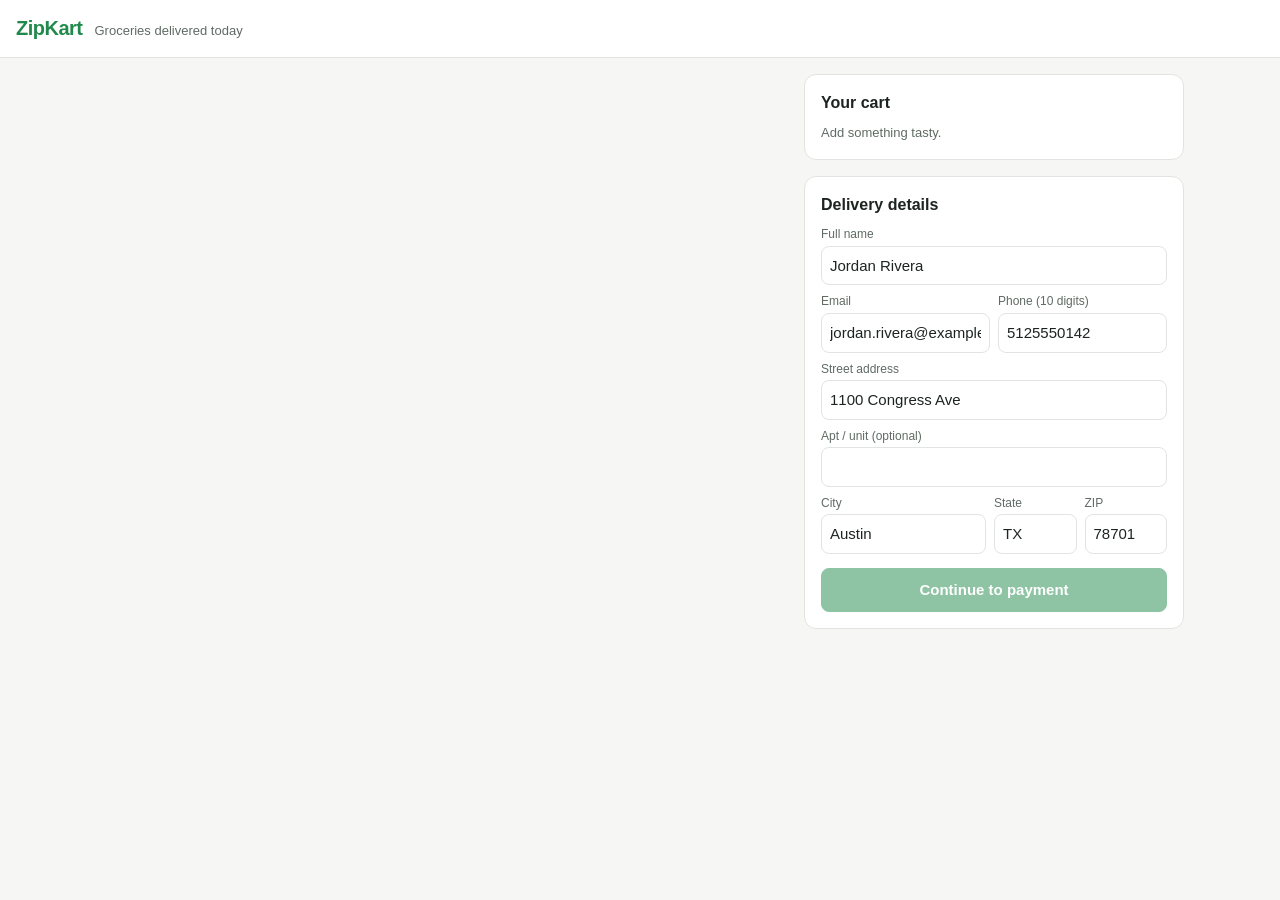
==== static/index.html @ 72b86877 "ZipKart: checkout with manual-capture hold via Hyperswitch (steps 1-5)" ====
<!doctype html>
<html lang="en">
<head>
  <meta charset="utf-8">
  <meta name="viewport" content="width=device-width, initial-scale=1">
  <title>ZipKart Checkout</title>
  <link rel="stylesheet" href="/static/styles.css">
</head>
<body>
  <header><span class="logo">ZipKart</span><span class="tag">Groceries delivered today</span></header>
  <main>
    <div class="layout">
      <section id="catalog"></section>

      <aside>
        <div class="panel" id="cart-panel">
          <h2>Your cart</h2>
          <div id="cart-lines" class="muted">Add something tasty.</div>
          <div id="totals" class="hidden">
            <div class="row"><span>Items (estimate)</span><span id="t-subtotal"></span></div>
            <div class="row"><span>Tax</span><span id="t-tax"></span></div>
            <div class="row"><span>Delivery</span><span id="t-delivery"></span></div>
            <div class="row total"><span>Estimated total</span><span id="t-total"></span></div>
            <p class="muted" id="t-weighed-note"></p>
          </div>
        </div>

        <div class="panel" id="details-panel">
          <h2>Delivery details</h2>
          <form id="details-form" autocomplete="on">
            <label for="f-name">Full name</label><input id="f-name" name="name" required value="Jordan Rivera">
            <div class="two">
              <div><label for="f-email">Email</label><input id="f-email" name="email" type="email" required value="jordan.rivera@example.com"></div>
              <div><label for="f-phone">Phone (10 digits)</label><input id="f-phone" name="phone" required pattern="\d{10}" value="5125550142"></div>
            </div>
            <label for="f-line1">Street address</label><input id="f-line1" name="line1" required value="1100 Congress Ave">
            <label for="f-line2">Apt / unit (optional)</label><input id="f-line2" name="line2" value="">
            <div class="three">
              <div><label for="f-city">City</label><input id="f-city" name="city" required value="Austin"></div>
              <div><label for="f-state">State</label><input id="f-state" name="state" required pattern="[A-Z]{2}" maxlength="2" value="TX"></div>
              <div><label for="f-zip">ZIP</label><input id="f-zip" name="zip" required pattern="\d{5}" value="78701"></div>
            </div>
            <div id="details-error" class="error hidden"></div>
            <button type="submit" class="primary" id="continue-btn" style="margin-top:14px" disabled>Continue to payment</button>
          </form>
        </div>

        <div class="panel hidden" id="payment-panel">
          <h2>Payment</h2>
          <div class="hold" id="hold-message"></div>
          <div id="unified-checkout"></div>
          <div id="payment-error" class="error hidden"></div>
          <button class="primary" id="pay-btn" disabled>Place order</button>
          <p class="muted" style="margin-top:10px">Order <code id="order-id"></code></p>
        </div>
      </aside>
    </div>
  </main>
  <script src="/static/checkout.js"></script>
</body>
</html>
---- static/styles.css ----
:root {
  --bg: #f6f7f4;
  --surface: #ffffff;
  --text: #1c2420;
  --muted: #5f6b64;
  --border: #e1e5df;
  --brand: #1f8a4c;
  --brand-ink: #ffffff;
  --brand-soft: #e6f4ec;
  --warn-soft: #fff6e0;
  --warn-ink: #7a5300;
  --danger: #b42318;
  --danger-soft: #fdecea;
  --radius: 12px;
}
@media (prefers-color-scheme: dark) {
  :root {
    --bg: #121614;
    --surface: #1b201d;
    --text: #e8ece9;
    --muted: #9aa69f;
    --border: #2c332f;
    --brand: #3dbb72;
    --brand-ink: #0b1a11;
    --brand-soft: #1d3326;
    --warn-soft: #3a2f12;
    --warn-ink: #f2cf7a;
    --danger: #ff8a7a;
    --danger-soft: #3a1d1a;
  }
}
* { box-sizing: border-box; }
body {
  margin: 0;
  background: var(--bg);
  color: var(--text);
  font: 15px/1.45 -apple-system, BlinkMacSystemFont, "Segoe UI", Roboto, sans-serif;
}
header {
  display: flex; align-items: baseline; gap: 12px;
  padding: 14px 16px; background: var(--surface); border-bottom: 1px solid var(--border);
}
header .logo { font-weight: 800; font-size: 20px; color: var(--brand); letter-spacing: -0.5px; }
header .tag { color: var(--muted); font-size: 13px; }
main { max-width: 1120px; margin: 0 auto; padding: 16px; }
.layout { display: grid; grid-template-columns: 1fr 380px; gap: 20px; align-items: start; }
@media (max-width: 860px) { .layout { grid-template-columns: 1fr; } }
h2 { font-size: 16px; margin: 0 0 10px; }
.panel { background: var(--surface); border: 1px solid var(--border); border-radius: var(--radius); padding: 16px; }
.panel + .panel { margin-top: 16px; }
.category { margin: 18px 0 8px; font-size: 13px; text-transform: uppercase; letter-spacing: 0.06em; color: var(--muted); }
.grid { display: grid; grid-template-columns: repeat(auto-fill, minmax(170px, 1fr)); gap: 10px; }
.product { background: var(--surface); border: 1px solid var(--border); border-radius: var(--radius); padding: 12px; display: flex; flex-direction: column; gap: 6px; }
.product .emoji { font-size: 28px; }
.product .name { font-weight: 600; font-size: 14px; min-height: 2.6em; }
.product .price { color: var(--muted); font-size: 13px; }
.badge { display: inline-block; font-size: 11px; padding: 1px 6px; border-radius: 999px; background: var(--warn-soft); color: var(--warn-ink); }
.stepper { display: flex; align-items: center; gap: 8px; }
.stepper span { min-width: 54px; text-align: center; font-variant-numeric: tabular-nums; }
button {
  font: inherit; border: 1px solid var(--border); background: var(--surface); color: var(--text);
  border-radius: 8px; padding: 6px 10px; cursor: pointer;
}
button.primary { background: var(--brand); border-color: var(--brand); color: var(--brand-ink); font-weight: 600; padding: 10px 14px; width: 100%; }
button:disabled { opacity: 0.5; cursor: not-allowed; }
.row { display: flex; justify-content: space-between; gap: 8px; padding: 3px 0; }
.row.total { font-weight: 700; border-top: 1px solid var(--border); margin-top: 6px; padding-top: 8px; }
.muted { color: var(--muted); font-size: 13px; }
.hold { background: var(--brand-soft); border-radius: 8px; padding: 10px 12px; margin: 12px 0; font-size: 14px; }
.error { background: var(--danger-soft); color: var(--danger); border-radius: 8px; padding: 10px 12px; margin: 10px 0; }
.hidden { display: none !important; }
form label { display: block; font-size: 12px; color: var(--muted); margin: 8px 0 2px; }
form input { width: 100%; font: inherit; padding: 8px; border: 1px solid var(--border); border-radius: 8px; background: var(--surface); color: var(--text); }
.two { display: grid; grid-template-columns: 1fr 1fr; gap: 8px; }
.three { display: grid; grid-template-columns: 2fr 1fr 1fr; gap: 8px; }
#unified-checkout { min-height: 120px; margin: 8px 0 12px; }
.status-hero { text-align: center; padding: 24px 8px; }
.status-hero .icon { font-size: 40px; }
.status-hero h1 { font-size: 22px; margin: 8px 0; }
.narrow { max-width: 560px; margin: 0 auto; }
code { font-size: 13px; }
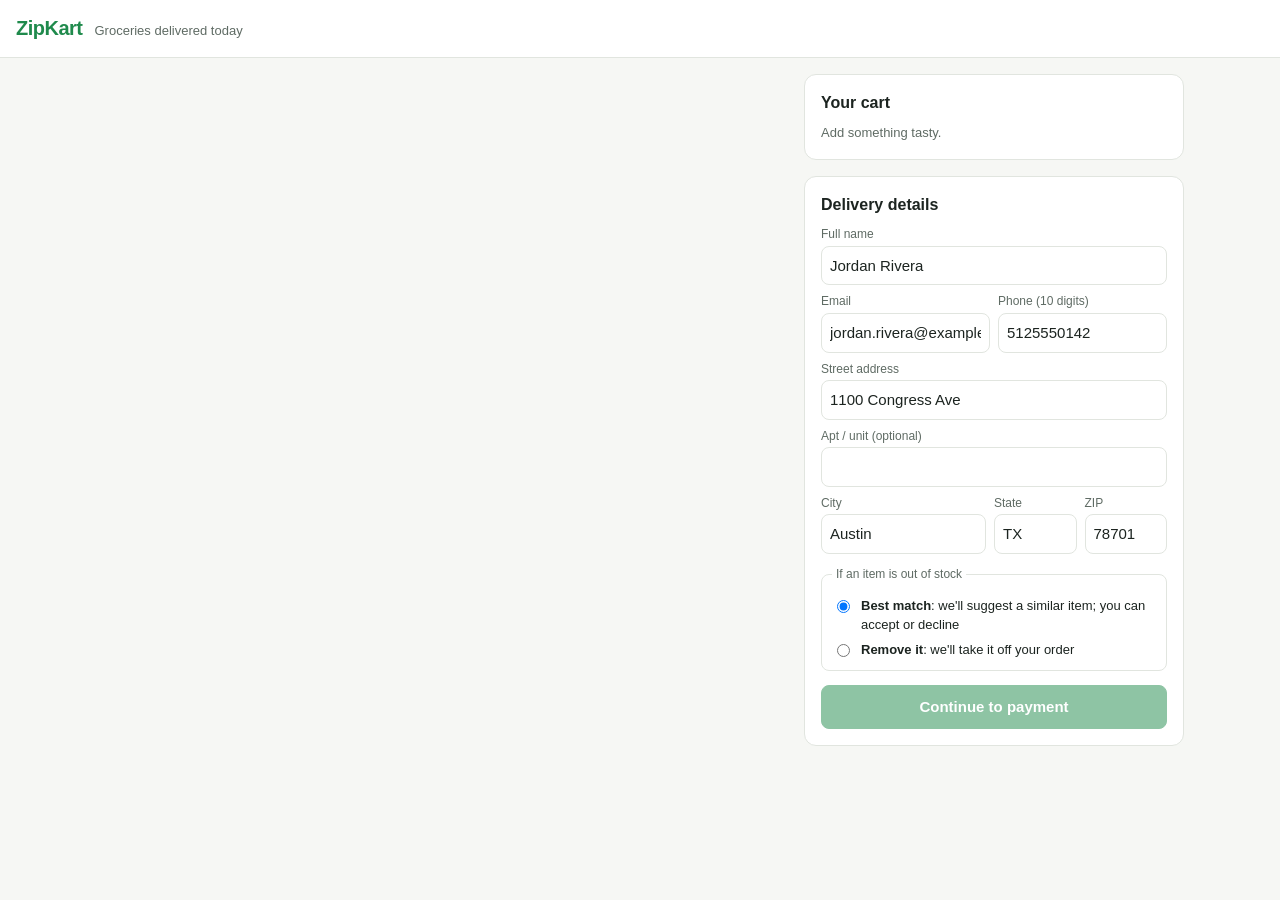
==== commit 71245186: "Phases 2-3: store console, picking, substitutions, capture, cancel, remedies, refunds, webhooks, rec" ====
--- a/static/index.html
+++ b/static/index.html
@@ -4,7 +4,7 @@
   <meta charset="utf-8">
   <meta name="viewport" content="width=device-width, initial-scale=1">
   <title>ZipKart Checkout</title>
-  <link rel="stylesheet" href="/static/styles.css">
+  <link rel="stylesheet" href="/static/styles.css?v=8">
 </head>
 <body>
   <header><span class="logo">ZipKart</span><span class="tag">Groceries delivered today</span></header>
@@ -40,6 +40,13 @@
               <div><label for="f-state">State</label><input id="f-state" name="state" required pattern="[A-Z]{2}" maxlength="2" value="TX"></div>
               <div><label for="f-zip">ZIP</label><input id="f-zip" name="zip" required pattern="\d{5}" value="78701"></div>
             </div>
+            <fieldset class="pref">
+              <legend>If an item is out of stock</legend>
+              <label class="radio"><input type="radio" name="substitution_preference" value="best_match" checked>
+                <span><strong>Best match</strong>: we'll suggest a similar item; you can accept or decline</span></label>
+              <label class="radio"><input type="radio" name="substitution_preference" value="remove">
+                <span><strong>Remove it</strong>: we'll take it off your order</span></label>
+            </fieldset>
             <div id="details-error" class="error hidden"></div>
             <button type="submit" class="primary" id="continue-btn" style="margin-top:14px" disabled>Continue to payment</button>
           </form>
@@ -48,6 +55,7 @@
         <div class="panel hidden" id="payment-panel">
           <h2>Payment</h2>
           <div class="hold" id="hold-message"></div>
+          <div id="hold-breakdown"></div>
           <div id="unified-checkout"></div>
           <div id="payment-error" class="error hidden"></div>
           <button class="primary" id="pay-btn" disabled>Place order</button>
@@ -56,6 +64,7 @@
       </aside>
     </div>
   </main>
-  <script src="/static/checkout.js"></script>
+  <script src="/static/common.js?v=8"></script>
+  <script src="/static/checkout.js?v=8"></script>
 </body>
 </html>
--- a/static/styles.css
+++ b/static/styles.css
@@ -79,3 +79,37 @@
 .status-hero h1 { font-size: 22px; margin: 8px 0; }
 .narrow { max-width: 560px; margin: 0 auto; }
 code { font-size: 13px; }
+
+/* ── Phase 2 ── */
+fieldset.pref { border: 1px solid var(--border); border-radius: 8px; margin: 12px 0 0; padding: 8px 10px 10px; }
+fieldset.pref legend { font-size: 12px; color: var(--muted); padding: 0 4px; }
+label.radio { display: flex; gap: 8px; align-items: flex-start; font-size: 13px; color: var(--text); margin: 6px 0 0; cursor: pointer; }
+label.radio input { width: auto; margin-top: 3px; }
+.breakdown { border: 1px solid var(--border); border-radius: 8px; padding: 8px 12px; margin: 0 0 12px; font-size: 14px; }
+.breakdown p { margin: 6px 0 0; }
+.prompt { border: 2px solid var(--brand); border-radius: var(--radius); padding: 14px; margin: 0 0 16px; background: var(--surface); }
+.prompt .actions { display: flex; gap: 8px; margin-top: 10px; flex-wrap: wrap; }
+.prompt .actions button { flex: 1; min-width: 140px; }
+.countdown { font-variant-numeric: tabular-nums; color: var(--warn-ink); background: var(--warn-soft); border-radius: 999px; padding: 1px 8px; font-size: 12px; }
+.pill { display: inline-block; font-size: 11px; padding: 1px 7px; border-radius: 999px; background: var(--brand-soft); color: var(--text); white-space: nowrap; }
+.pill.warn { background: var(--warn-soft); color: var(--warn-ink); }
+.pill.bad { background: var(--danger-soft); color: var(--danger); }
+.change { padding: 6px 0; border-top: 1px dashed var(--border); }
+.change:first-child { border-top: 0; }
+.strike { text-decoration: line-through; color: var(--muted); }
+button.secondary { width: 100%; padding: 10px 14px; }
+button.danger { color: var(--danger); border-color: var(--danger); }
+table.lines { width: 100%; border-collapse: collapse; font-size: 14px; }
+table.lines td, table.lines th { padding: 8px 6px; border-top: 1px solid var(--border); text-align: left; vertical-align: top; }
+table.lines th { font-size: 12px; color: var(--muted); font-weight: 600; border-top: 0; }
+.inline { display: flex; gap: 6px; align-items: center; flex-wrap: wrap; }
+.inline input, .inline select { width: auto; font: inherit; padding: 5px 6px; border: 1px solid var(--border); border-radius: 6px; background: var(--surface); color: var(--text); }
+.inline input[type=number] { width: 80px; }
+.kpis { display: grid; grid-template-columns: repeat(auto-fit, minmax(140px, 1fr)); gap: 10px; margin-bottom: 12px; }
+.kpi { border: 1px solid var(--border); border-radius: 8px; padding: 8px 10px; }
+.kpi .v { font-weight: 700; font-size: 17px; font-variant-numeric: tabular-nums; }
+.kpi .l { font-size: 12px; color: var(--muted); }
+form.report select, form.report input[type=text], form.report input[type=number] { width: 100%; font: inherit; padding: 8px; border: 1px solid var(--border); border-radius: 8px; background: var(--surface); color: var(--text); }
+form.report label { display: block; font-size: 12px; color: var(--muted); margin: 8px 0 2px; }
+form.report .actions button { flex: 1; }
+button.primary.blocked:disabled { opacity: 1; background: var(--warn-soft); border-color: var(--warn-ink); color: var(--warn-ink); cursor: not-allowed; }
